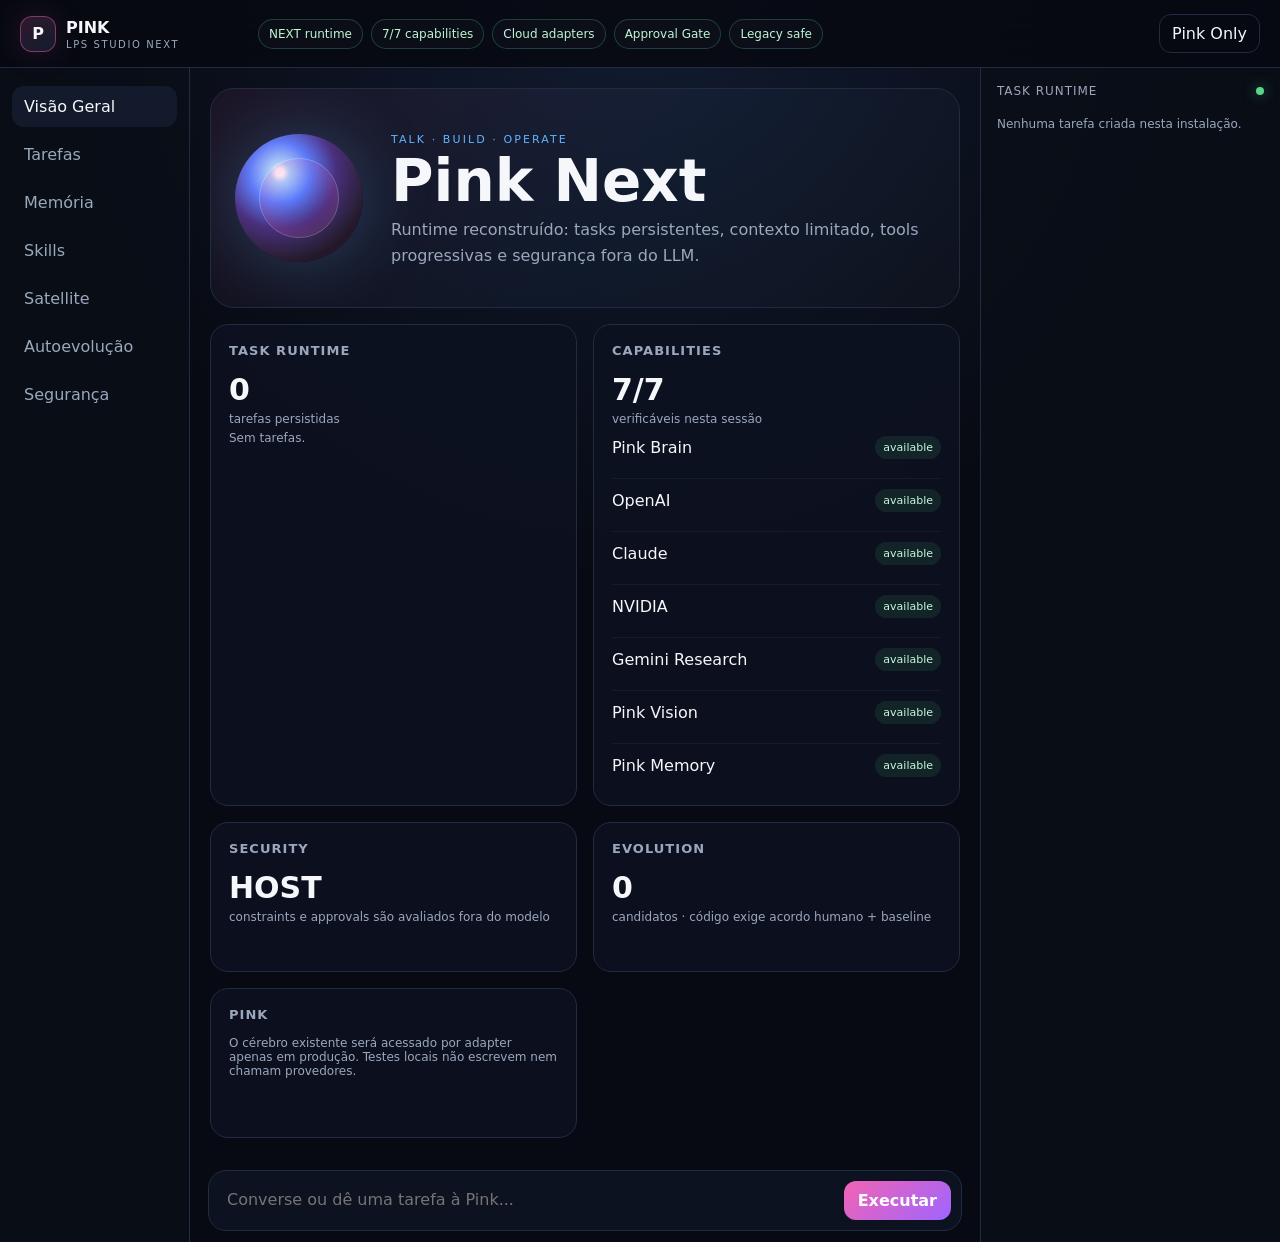
==== apps/next/index.html @ 36dc14ff "feat(next): add Satellite navigation" ====
<!doctype html>
<html lang="pt-BR">
<head>
  <meta charset="utf-8">
  <meta name="viewport" content="width=device-width,initial-scale=1,viewport-fit=cover">
  <meta name="theme-color" content="#070a12">
  <title>Pink LPS Studio Next</title>
  <link rel="stylesheet" href="./styles.css">
  <script src="../../pink-public-config.js"></script>
</head>
<body>
  <div class="app-shell" data-mode="command-center">
    <header class="topbar">
      <div class="brand"><span class="brand-mark">P</span><div><strong>PINK</strong><small>LPS STUDIO NEXT</small></div></div>
      <div class="health" id="health-strip" aria-live="polite"></div>
      <button class="ghost" id="mode-toggle" type="button">Pink Only</button>
    </header>

    <aside class="nav" aria-label="Navegação">
      <button class="nav-item active" data-view="home">Visão Geral</button>
      <button class="nav-item" data-view="tasks">Tarefas</button>
      <button class="nav-item" data-view="memory">Memória</button>
      <button class="nav-item" data-view="skills">Skills</button>
      <button class="nav-item" data-view="satellite">Satellite</button>
      <button class="nav-item" data-view="evolution">Autoevolução</button>
      <button class="nav-item" data-view="security">Segurança</button>
    </aside>

    <main class="workspace">
      <section class="hero-card" id="pink-stage">
        <div class="orb" aria-hidden="true"><div class="orb-core"></div></div>
        <div class="hero-copy">
          <span class="eyebrow">TALK · BUILD · OPERATE</span>
          <h1>Pink Next</h1>
          <p>Runtime reconstruído: tasks persistentes, contexto limitado, tools progressivas e segurança fora do LLM.</p>
        </div>
      </section>

      <section class="panel-grid" id="dashboard"></section>
    </main>

    <aside class="inspector">
      <div class="inspector-head"><span>Task Runtime</span><span class="status-dot"></span></div>
      <div id="task-list" class="task-list"></div>
    </aside>

    <footer class="composer">
      <label class="composer-box">
        <span class="sr-only">Comando para a Pink</span>
        <textarea id="prompt" rows="1" placeholder="Converse ou dê uma tarefa à Pink..."></textarea>
        <button id="send" type="button">Executar</button>
      </label>
    </footer>
  </div>
  <script type="module" src="./main.mjs"></script>
</body>
</html>
---- apps/next/styles.css ----
:root{--bg:#070a12;--surface:#0d1220;--surface2:#131a2b;--line:#212b42;--text:#f5f7fb;--muted:#9aa7bd;--accent:#f363b4;--accent2:#61b4ff;--ok:#55d68b;--warn:#f2c15f;--danger:#ff6b7a;--r:18px;--gap:16px;--top:68px;--nav:190px;--side:300px;--composer:84px;font-family:Inter,ui-sans-serif,system-ui,-apple-system,BlinkMacSystemFont,"Segoe UI",sans-serif;color-scheme:dark}*{box-sizing:border-box}html,body{margin:0;min-height:100%;background:radial-gradient(circle at 50% 0,#121b30 0,var(--bg) 42%);color:var(--text)}button,textarea{font:inherit}.app-shell{min-height:100vh;display:grid;grid-template-columns:var(--nav) minmax(0,1fr) var(--side);grid-template-rows:var(--top) minmax(0,1fr) var(--composer);grid-template-areas:"top top top" "nav main inspector" "nav composer inspector"}.topbar{grid-area:top;display:flex;align-items:center;gap:18px;padding:0 20px;border-bottom:1px solid var(--line);background:rgba(7,10,18,.88);backdrop-filter:blur(18px);position:sticky;top:0;z-index:20}.brand{display:flex;align-items:center;gap:10px;min-width:220px}.brand-mark{width:36px;height:36px;display:grid;place-items:center;border:1px solid rgba(243,99,180,.45);border-radius:12px;background:linear-gradient(145deg,rgba(243,99,180,.18),rgba(97,180,255,.12));box-shadow:0 0 32px rgba(243,99,180,.15);font-weight:800}.brand strong,.brand small{display:block}.brand small{font-size:10px;letter-spacing:.16em;color:var(--muted);margin-top:2px}.health{display:flex;gap:8px;align-items:center;flex:1;overflow:auto}.chip{white-space:nowrap;border:1px solid var(--line);border-radius:999px;padding:7px 10px;font-size:12px;color:var(--muted);background:rgba(255,255,255,.02)}.chip.ok{color:#bdf6d3;border-color:rgba(85,214,139,.25)}.ghost{border:1px solid var(--line);background:transparent;color:var(--text);border-radius:12px;padding:9px 12px;cursor:pointer}.nav{grid-area:nav;border-right:1px solid var(--line);padding:18px 12px;display:flex;flex-direction:column;gap:7px;background:rgba(10,14,24,.72)}.nav-item{border:0;background:transparent;color:var(--muted);text-align:left;padding:11px 12px;border-radius:12px;cursor:pointer}.nav-item:hover,.nav-item.active{background:var(--surface2);color:var(--text)}.workspace{grid-area:main;min-width:0;padding:20px;overflow:auto}.hero-card{min-height:220px;border:1px solid var(--line);border-radius:24px;padding:24px;display:flex;align-items:center;gap:28px;background:linear-gradient(135deg,rgba(243,99,180,.08),rgba(97,180,255,.04) 55%,rgba(255,255,255,.015));overflow:hidden;position:relative}.orb{width:128px;height:128px;border-radius:50%;display:grid;place-items:center;background:radial-gradient(circle at 35% 30%,#fff 0 3%,#a8d6ff 8%,#4f7dff 25%,#382b79 46%,#14192c 68%,#0a0e18 75%);box-shadow:0 0 70px rgba(97,180,255,.28),0 0 90px rgba(243,99,180,.18) inset;flex:0 0 auto}.orb-core{width:62%;height:62%;border-radius:50%;border:1px solid rgba(255,255,255,.26);box-shadow:0 0 35px rgba(243,99,180,.28) inset}.eyebrow{font-size:11px;letter-spacing:.19em;color:var(--accent2)}.hero-copy h1{margin:.35rem 0 .45rem;font-size:clamp(34px,5vw,58px);line-height:1}.hero-copy p{max-width:680px;color:var(--muted);margin:0;line-height:1.6}.panel-grid{display:grid;grid-template-columns:repeat(2,minmax(0,1fr));gap:var(--gap);margin-top:var(--gap)}.panel{background:rgba(13,18,32,.88);border:1px solid var(--line);border-radius:var(--r);padding:18px;min-height:150px}.panel h2{font-size:13px;letter-spacing:.08em;text-transform:uppercase;color:var(--muted);margin:0 0 14px}.metric{font-size:30px;font-weight:760}.metric-sub{font-size:12px;color:var(--muted);margin-top:5px}.list{display:grid;gap:9px}.row{display:flex;align-items:center;justify-content:space-between;gap:12px;padding:10px 0;border-top:1px solid rgba(255,255,255,.05)}.row:first-child{border-top:0}.badge{font-size:11px;padding:5px 8px;border-radius:999px;background:rgba(255,255,255,.05);color:var(--muted)}.badge.ok{color:#c5f8d9;background:rgba(85,214,139,.1)}.badge.warn{color:#ffe6a4;background:rgba(242,193,95,.1)}.inspector{grid-area:inspector;border-left:1px solid var(--line);background:rgba(10,14,24,.74);padding:16px;overflow:auto}.inspector-head{display:flex;align-items:center;justify-content:space-between;color:var(--muted);font-size:12px;text-transform:uppercase;letter-spacing:.08em;margin-bottom:14px}.status-dot{width:8px;height:8px;border-radius:50%;background:var(--ok);box-shadow:0 0 14px rgba(85,214,139,.5)}.task-list{display:grid;gap:10px}.task-card{border:1px solid var(--line);border-radius:14px;padding:12px;background:var(--surface)}.task-card strong{display:block;font-size:13px}.task-card small{display:block;color:var(--muted);margin-top:6px}.composer{grid-area:composer;padding:12px 18px 18px;background:linear-gradient(180deg,transparent,rgba(7,10,18,.92) 34%)}.composer-box{display:flex;gap:10px;align-items:flex-end;background:var(--surface);border:1px solid var(--line);border-radius:18px;padding:10px}.composer textarea{flex:1;resize:none;max-height:130px;min-height:38px;background:transparent;border:0;color:var(--text);outline:0;padding:8px}.composer button{border:0;border-radius:12px;background:linear-gradient(135deg,var(--accent),#9e65ff);color:white;padding:10px 14px;cursor:pointer;font-weight:700}.sr-only{position:absolute;width:1px;height:1px;overflow:hidden;clip:rect(0,0,0,0)}.app-shell[data-mode="pink-only"]{grid-template-columns:1fr;grid-template-rows:var(--top) 1fr var(--composer);grid-template-areas:"top" "main" "composer"}.app-shell[data-mode="pink-only"] .nav,.app-shell[data-mode="pink-only"] .inspector,.app-shell[data-mode="pink-only"] .panel-grid{display:none}.app-shell[data-mode="pink-only"] .workspace{display:grid;place-items:center}.app-shell[data-mode="pink-only"] .hero-card{width:min(880px,100%);min-height:65vh;justify-content:center;text-align:center;flex-direction:column}.app-shell[data-mode="pink-only"] .orb{width:220px;height:220px}.app-shell[data-mode="pink-only"] .brand{min-width:auto}.app-shell[data-mode="pink-only"] .health{justify-content:center}@media(max-width:1050px){:root{--nav:72px;--side:250px}.nav-item{font-size:0}.nav-item::first-letter{font-size:14px}.panel-grid{grid-template-columns:1fr}}@media(max-width:760px){.app-shell{grid-template-columns:1fr;grid-template-rows:var(--top) auto 1fr var(--composer);grid-template-areas:"top" "nav" "main" "composer"}.topbar{padding:0 12px}.brand{min-width:auto}.brand small{display:none}.health{display:none}.nav{position:sticky;top:var(--top);z-index:15;flex-direction:row;overflow:auto;border-right:0;border-bottom:1px solid var(--line);padding:8px}.nav-item{font-size:12px;white-space:nowrap}.inspector{display:none}.workspace{padding:12px}.hero-card{min-height:190px;padding:18px;gap:16px}.orb{width:88px;height:88px}.composer{padding:8px 10px 12px}.panel-grid{grid-template-columns:1fr}.app-shell[data-mode="pink-only"]{grid-template-columns:1fr;grid-template-rows:var(--top) 1fr var(--composer);grid-template-areas:"top" "main" "composer"}.app-shell[data-mode="pink-only"] .nav{display:none}}
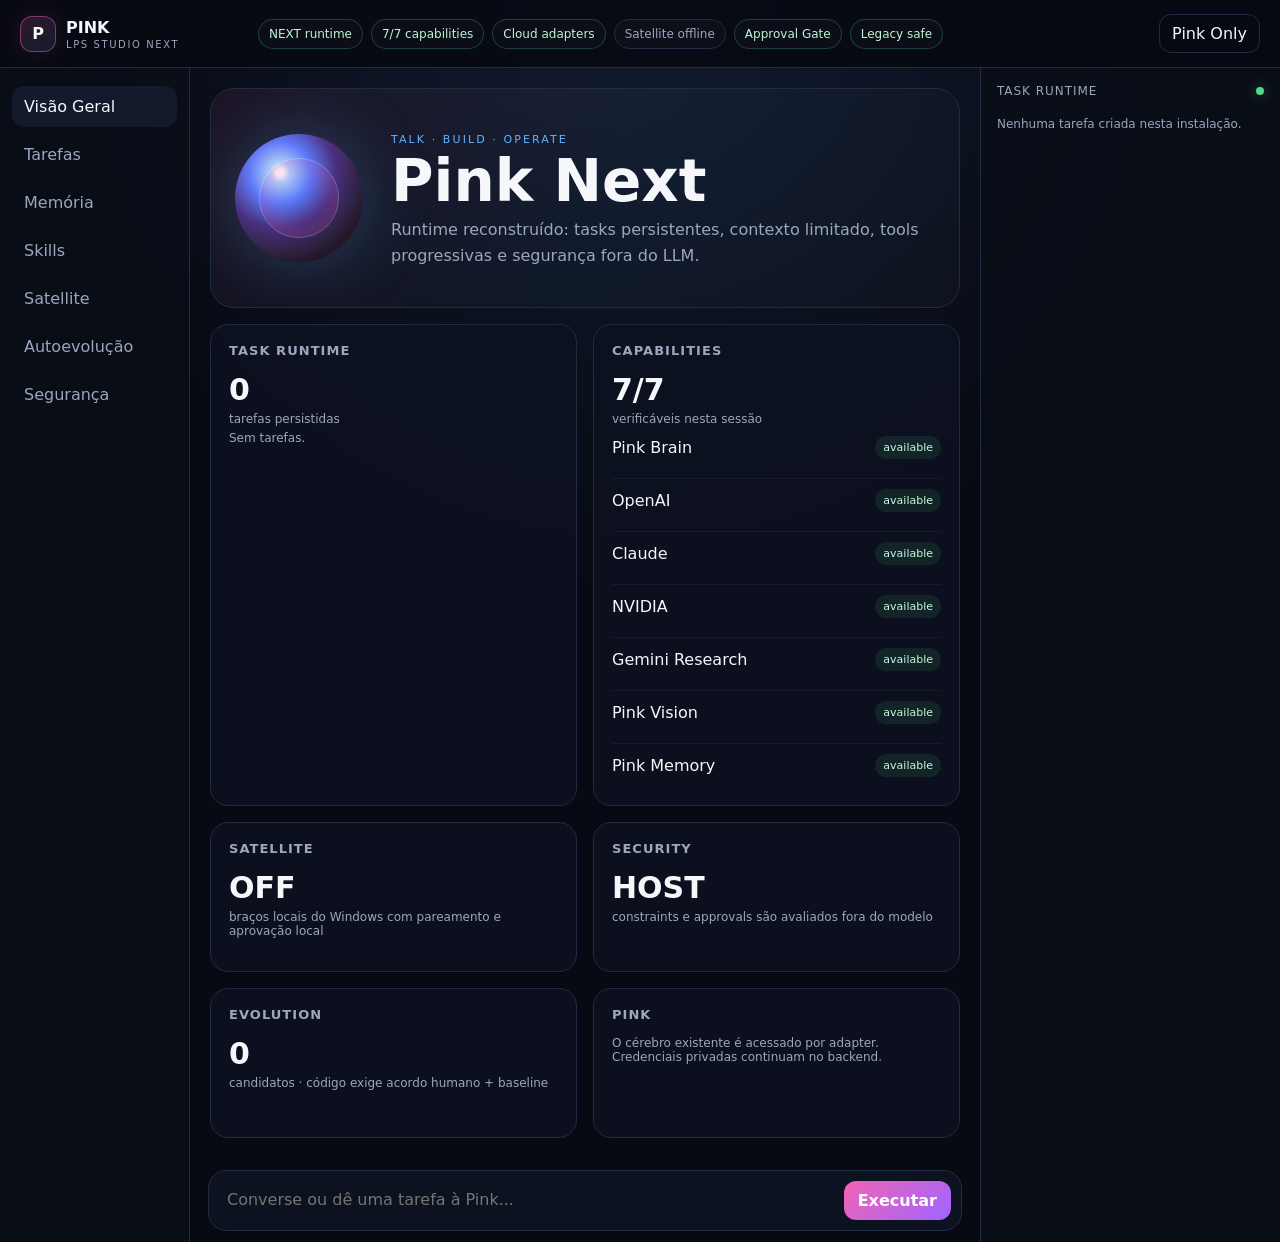
==== commit 1c19bb8b: "style(next): load isolated Satellite styles" ====
--- a/apps/next/index.html
+++ b/apps/next/index.html
@@ -6,6 +6,7 @@
   <meta name="theme-color" content="#070a12">
   <title>Pink LPS Studio Next</title>
   <link rel="stylesheet" href="./styles.css">
+  <link rel="stylesheet" href="./satellite.css">
   <script src="../../pink-public-config.js"></script>
 </head>
 <body>
--- a/apps/next/satellite.css
+++ b/apps/next/satellite.css
@@ -0,0 +1 @@
+.satellite-card{min-height:190px}.sat-form{display:flex;gap:10px;align-items:center;flex-wrap:wrap;margin-top:16px}.sat-form input{min-width:180px;flex:1;border:1px solid var(--line);background:var(--surface2);color:var(--text);border-radius:12px;padding:10px 12px;outline:none}.sat-form input:focus{border-color:rgba(97,180,255,.55);box-shadow:0 0 0 3px rgba(97,180,255,.08)}.sat-form button,.sat-actions button{border:0;border-radius:12px;background:linear-gradient(135deg,var(--accent),#9e65ff);color:#fff;padding:10px 14px;cursor:pointer;font-weight:700}.sat-form button.ghost{border:1px solid var(--line);background:transparent}.sat-form button:disabled,.sat-actions button:disabled{opacity:.45;cursor:not-allowed}.sat-actions{display:flex;gap:10px;flex-wrap:wrap}.sat-message{font-size:12px;color:var(--muted);line-height:1.55;margin:14px 0 0}.sat-output{white-space:pre-wrap;word-break:break-word;max-height:320px;overflow:auto;border:1px solid var(--line);background:#080b13;border-radius:12px;padding:12px;font-size:11px;line-height:1.55;color:#cbd5e5;margin:14px 0 0}.sat-image{display:block;width:100%;height:auto;max-height:480px;object-fit:contain;border:1px solid var(--line);border-radius:14px;margin-top:14px;background:#05070c}.sat-approval{margin-top:14px;padding:14px;border:1px solid rgba(242,193,95,.28);border-radius:14px;background:rgba(242,193,95,.06)}.sat-approval strong{font-size:13px;color:#ffe6a4}.sat-approval p{font-size:12px;color:var(--muted);line-height:1.55;margin:.45rem 0 0}@media(max-width:760px){.sat-form>*{width:100%}.sat-actions{display:grid;grid-template-columns:1fr}.sat-actions button{width:100%}}
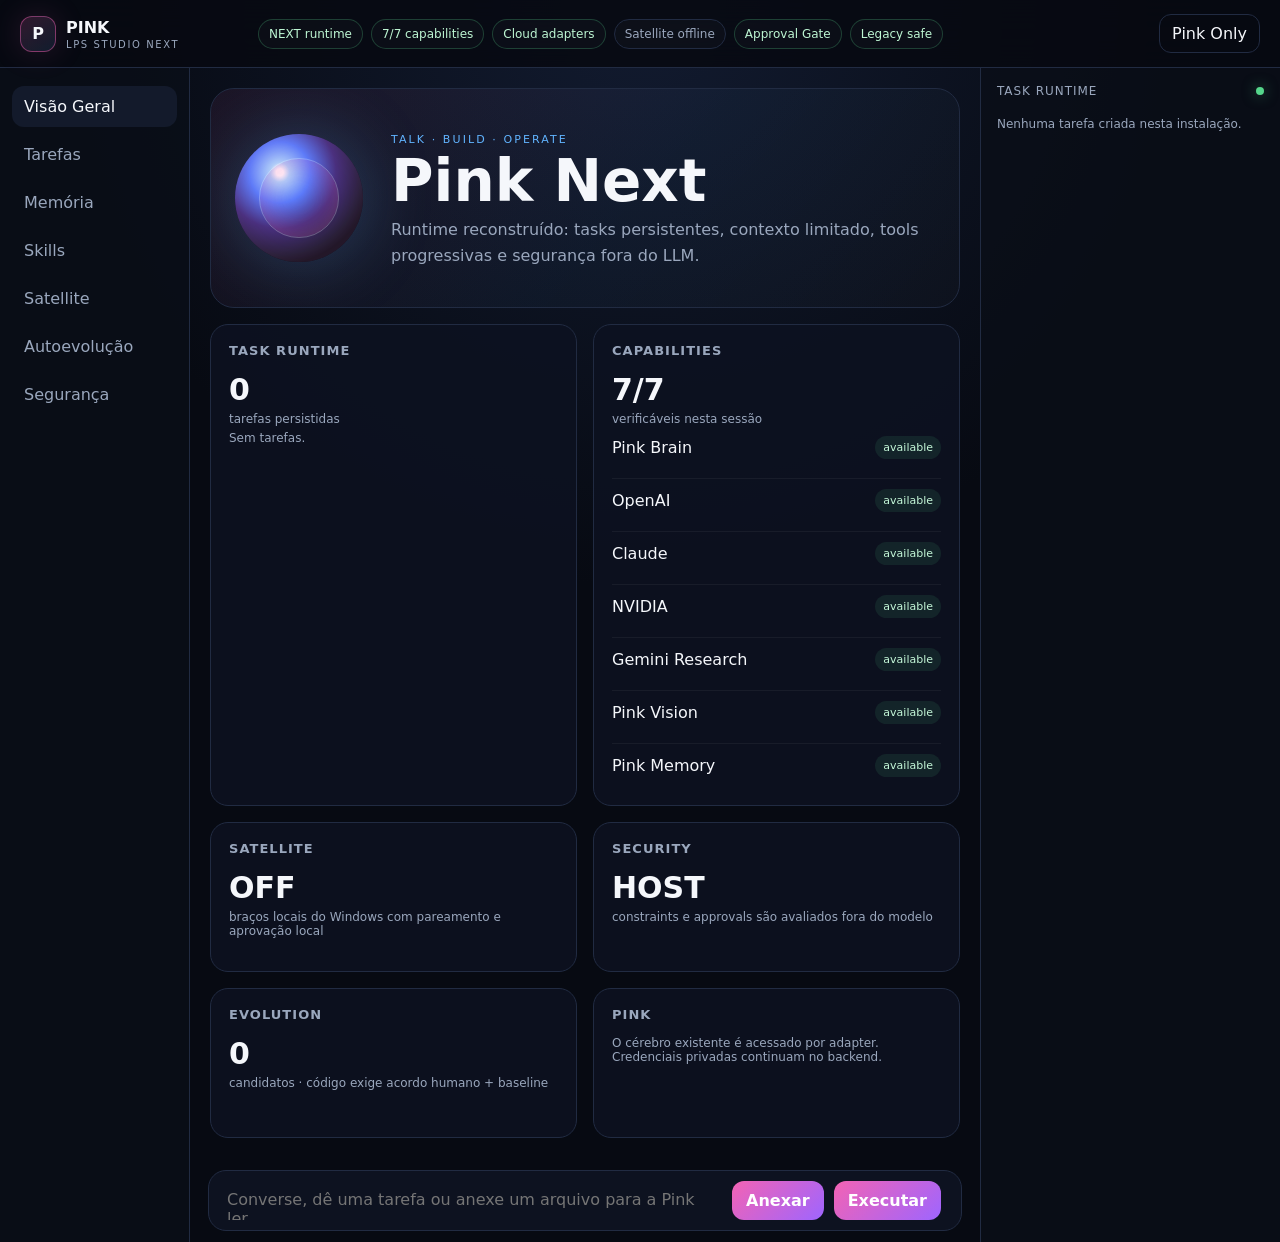
==== commit 465b38f9: "feat(next): load attachment UI" ====
--- a/apps/next/index.html
+++ b/apps/next/index.html
@@ -16,43 +16,17 @@
       <div class="health" id="health-strip" aria-live="polite"></div>
       <button class="ghost" id="mode-toggle" type="button">Pink Only</button>
     </header>
-
     <aside class="nav" aria-label="Navegação">
-      <button class="nav-item active" data-view="home">Visão Geral</button>
-      <button class="nav-item" data-view="tasks">Tarefas</button>
-      <button class="nav-item" data-view="memory">Memória</button>
-      <button class="nav-item" data-view="skills">Skills</button>
-      <button class="nav-item" data-view="satellite">Satellite</button>
-      <button class="nav-item" data-view="evolution">Autoevolução</button>
-      <button class="nav-item" data-view="security">Segurança</button>
+      <button class="nav-item active" data-view="home">Visão Geral</button><button class="nav-item" data-view="tasks">Tarefas</button><button class="nav-item" data-view="memory">Memória</button><button class="nav-item" data-view="skills">Skills</button><button class="nav-item" data-view="satellite">Satellite</button><button class="nav-item" data-view="evolution">Autoevolução</button><button class="nav-item" data-view="security">Segurança</button>
     </aside>
-
     <main class="workspace">
-      <section class="hero-card" id="pink-stage">
-        <div class="orb" aria-hidden="true"><div class="orb-core"></div></div>
-        <div class="hero-copy">
-          <span class="eyebrow">TALK · BUILD · OPERATE</span>
-          <h1>Pink Next</h1>
-          <p>Runtime reconstruído: tasks persistentes, contexto limitado, tools progressivas e segurança fora do LLM.</p>
-        </div>
-      </section>
-
+      <section class="hero-card" id="pink-stage"><div class="orb" aria-hidden="true"><div class="orb-core"></div></div><div class="hero-copy"><span class="eyebrow">TALK · BUILD · OPERATE</span><h1>Pink Next</h1><p>Runtime reconstruído: tasks persistentes, contexto limitado, tools progressivas e segurança fora do LLM.</p></div></section>
       <section class="panel-grid" id="dashboard"></section>
     </main>
-
-    <aside class="inspector">
-      <div class="inspector-head"><span>Task Runtime</span><span class="status-dot"></span></div>
-      <div id="task-list" class="task-list"></div>
-    </aside>
-
-    <footer class="composer">
-      <label class="composer-box">
-        <span class="sr-only">Comando para a Pink</span>
-        <textarea id="prompt" rows="1" placeholder="Converse ou dê uma tarefa à Pink..."></textarea>
-        <button id="send" type="button">Executar</button>
-      </label>
-    </footer>
+    <aside class="inspector"><div class="inspector-head"><span>Task Runtime</span><span class="status-dot"></span></div><div id="task-list" class="task-list"></div></aside>
+    <footer class="composer"><label class="composer-box"><span class="sr-only">Comando para a Pink</span><textarea id="prompt" rows="1" placeholder="Converse, dê uma tarefa ou anexe um arquivo para a Pink ler..."></textarea><button id="send" type="button">Executar</button></label></footer>
   </div>
   <script type="module" src="./main.mjs"></script>
+  <script type="module" src="./attachments.mjs"></script>
 </body>
 </html>
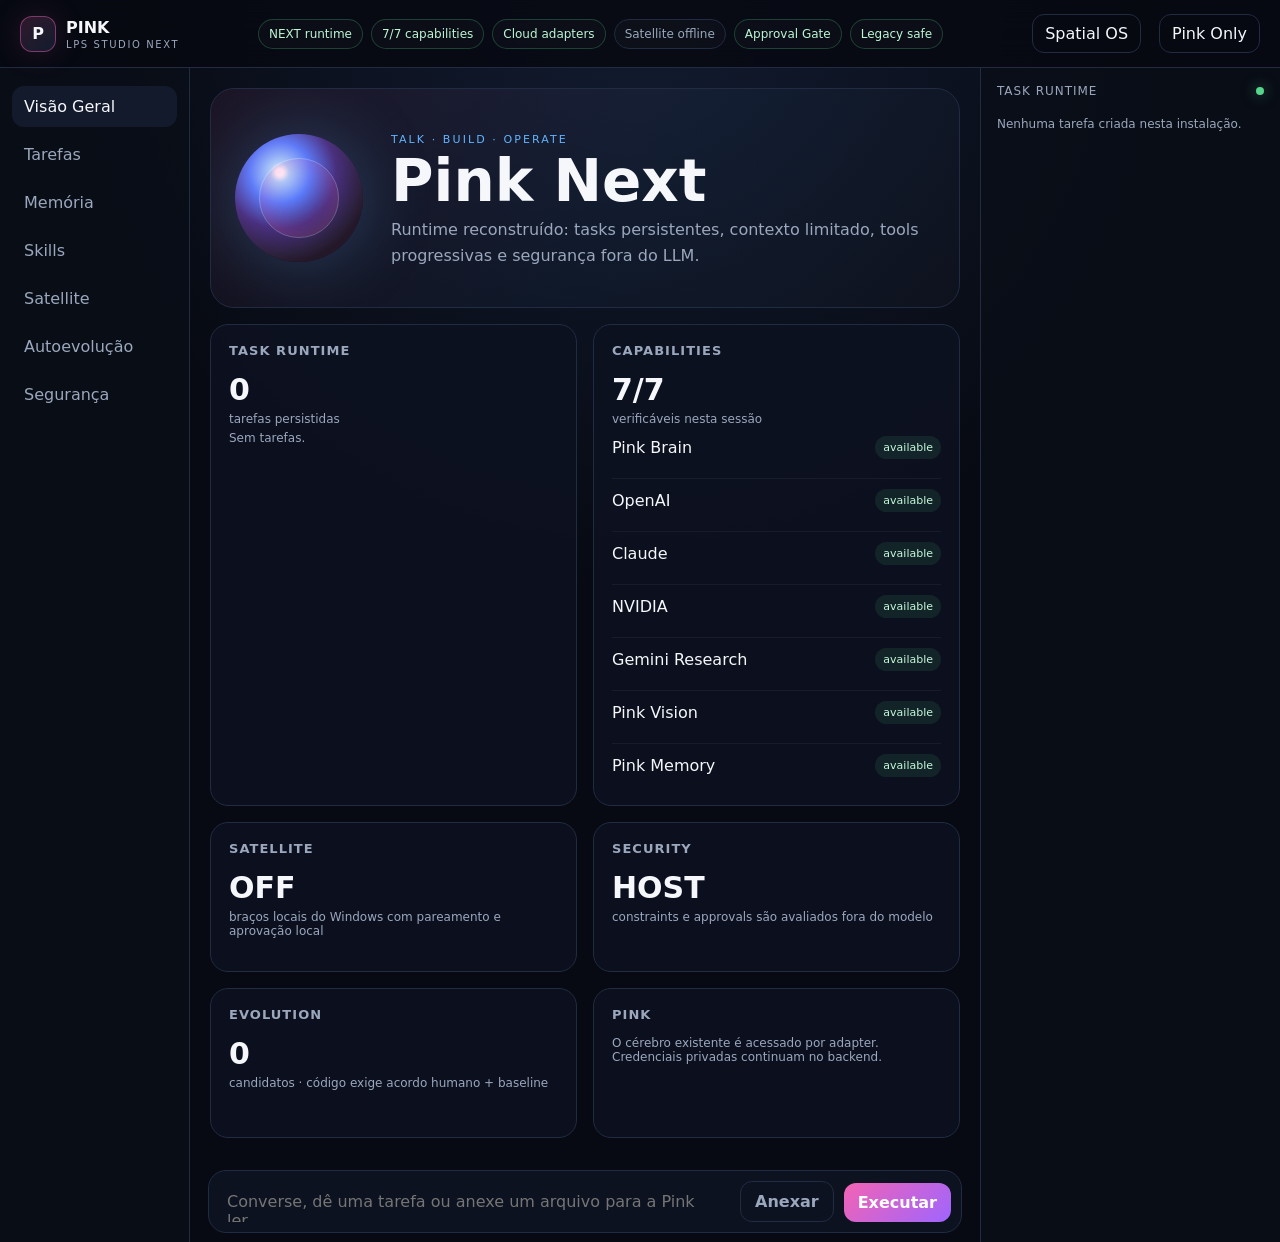
==== commit 3064632a: "feat(v22): add Spatial Mission Control shell" ====
--- a/apps/next/index.html
+++ b/apps/next/index.html
@@ -7,6 +7,7 @@
   <title>Pink LPS Studio Next</title>
   <link rel="stylesheet" href="./styles.css">
   <link rel="stylesheet" href="./satellite.css">
+  <link rel="stylesheet" href="./spatial.css">
   <script src="../../pink-public-config.js"></script>
 </head>
 <body>
@@ -14,13 +15,13 @@
     <header class="topbar">
       <div class="brand"><span class="brand-mark">P</span><div><strong>PINK</strong><small>LPS STUDIO NEXT</small></div></div>
       <div class="health" id="health-strip" aria-live="polite"></div>
-      <button class="ghost" id="mode-toggle" type="button">Pink Only</button>
+      <button class="ghost" id="spatial-toggle" type="button" aria-pressed="false">Spatial OS</button><button class="ghost" id="mode-toggle" type="button">Pink Only</button>
     </header>
     <aside class="nav" aria-label="Navegação">
       <button class="nav-item active" data-view="home">Visão Geral</button><button class="nav-item" data-view="tasks">Tarefas</button><button class="nav-item" data-view="memory">Memória</button><button class="nav-item" data-view="skills">Skills</button><button class="nav-item" data-view="satellite">Satellite</button><button class="nav-item" data-view="evolution">Autoevolução</button><button class="nav-item" data-view="security">Segurança</button>
     </aside>
     <main class="workspace">
-      <section class="hero-card" id="pink-stage"><div class="orb" aria-hidden="true"><div class="orb-core"></div></div><div class="hero-copy"><span class="eyebrow">TALK · BUILD · OPERATE</span><h1>Pink Next</h1><p>Runtime reconstruído: tasks persistentes, contexto limitado, tools progressivas e segurança fora do LLM.</p></div></section>
+      <section class="hero-card" id="pink-stage"><div class="spatial-stage" id="spatial-stage" hidden><div class="spatial-grid" aria-hidden="true"></div><div class="spatial-orbit" id="spatial-orbit"></div><div class="spatial-core"><span>PINK</span><small>MISSION CONTROL</small></div><div class="spatial-status" id="spatial-status">POINTER · BALANCED</div></div><div class="orb" aria-hidden="true"><div class="orb-core"></div></div><div class="hero-copy"><span class="eyebrow">TALK · BUILD · OPERATE</span><h1>Pink Next</h1><p>Runtime reconstruído: tasks persistentes, contexto limitado, tools progressivas e segurança fora do LLM.</p></div></section>
       <section class="panel-grid" id="dashboard"></section>
     </main>
     <aside class="inspector"><div class="inspector-head"><span>Task Runtime</span><span class="status-dot"></span></div><div id="task-list" class="task-list"></div></aside>
--- a/apps/next/styles.css
+++ b/apps/next/styles.css
@@ -1 +1,3 @@
-:root{--bg:#070a12;--surface:#0d1220;--surface2:#131a2b;--line:#212b42;--text:#f5f7fb;--muted:#9aa7bd;--accent:#f363b4;--accent2:#61b4ff;--ok:#55d68b;--warn:#f2c15f;--danger:#ff6b7a;--r:18px;--gap:16px;--top:68px;--nav:190px;--side:300px;--composer:84px;font-family:Inter,ui-sans-serif,system-ui,-apple-system,BlinkMacSystemFont,"Segoe UI",sans-serif;color-scheme:dark}*{box-sizing:border-box}html,body{margin:0;min-height:100%;background:radial-gradient(circle at 50% 0,#121b30 0,var(--bg) 42%);color:var(--text)}button,textarea{font:inherit}.app-shell{min-height:100vh;display:grid;grid-template-columns:var(--nav) minmax(0,1fr) var(--side);grid-template-rows:var(--top) minmax(0,1fr) var(--composer);grid-template-areas:"top top top" "nav main inspector" "nav composer inspector"}.topbar{grid-area:top;display:flex;align-items:center;gap:18px;padding:0 20px;border-bottom:1px solid var(--line);background:rgba(7,10,18,.88);backdrop-filter:blur(18px);position:sticky;top:0;z-index:20}.brand{display:flex;align-items:center;gap:10px;min-width:220px}.brand-mark{width:36px;height:36px;display:grid;place-items:center;border:1px solid rgba(243,99,180,.45);border-radius:12px;background:linear-gradient(145deg,rgba(243,99,180,.18),rgba(97,180,255,.12));box-shadow:0 0 32px rgba(243,99,180,.15);font-weight:800}.brand strong,.brand small{display:block}.brand small{font-size:10px;letter-spacing:.16em;color:var(--muted);margin-top:2px}.health{display:flex;gap:8px;align-items:center;flex:1;overflow:auto}.chip{white-space:nowrap;border:1px solid var(--line);border-radius:999px;padding:7px 10px;font-size:12px;color:var(--muted);background:rgba(255,255,255,.02)}.chip.ok{color:#bdf6d3;border-color:rgba(85,214,139,.25)}.ghost{border:1px solid var(--line);background:transparent;color:var(--text);border-radius:12px;padding:9px 12px;cursor:pointer}.nav{grid-area:nav;border-right:1px solid var(--line);padding:18px 12px;display:flex;flex-direction:column;gap:7px;background:rgba(10,14,24,.72)}.nav-item{border:0;background:transparent;color:var(--muted);text-align:left;padding:11px 12px;border-radius:12px;cursor:pointer}.nav-item:hover,.nav-item.active{background:var(--surface2);color:var(--text)}.workspace{grid-area:main;min-width:0;padding:20px;overflow:auto}.hero-card{min-height:220px;border:1px solid var(--line);border-radius:24px;padding:24px;display:flex;align-items:center;gap:28px;background:linear-gradient(135deg,rgba(243,99,180,.08),rgba(97,180,255,.04) 55%,rgba(255,255,255,.015));overflow:hidden;position:relative}.orb{width:128px;height:128px;border-radius:50%;display:grid;place-items:center;background:radial-gradient(circle at 35% 30%,#fff 0 3%,#a8d6ff 8%,#4f7dff 25%,#382b79 46%,#14192c 68%,#0a0e18 75%);box-shadow:0 0 70px rgba(97,180,255,.28),0 0 90px rgba(243,99,180,.18) inset;flex:0 0 auto}.orb-core{width:62%;height:62%;border-radius:50%;border:1px solid rgba(255,255,255,.26);box-shadow:0 0 35px rgba(243,99,180,.28) inset}.eyebrow{font-size:11px;letter-spacing:.19em;color:var(--accent2)}.hero-copy h1{margin:.35rem 0 .45rem;font-size:clamp(34px,5vw,58px);line-height:1}.hero-copy p{max-width:680px;color:var(--muted);margin:0;line-height:1.6}.panel-grid{display:grid;grid-template-columns:repeat(2,minmax(0,1fr));gap:var(--gap);margin-top:var(--gap)}.panel{background:rgba(13,18,32,.88);border:1px solid var(--line);border-radius:var(--r);padding:18px;min-height:150px}.panel h2{font-size:13px;letter-spacing:.08em;text-transform:uppercase;color:var(--muted);margin:0 0 14px}.metric{font-size:30px;font-weight:760}.metric-sub{font-size:12px;color:var(--muted);margin-top:5px}.list{display:grid;gap:9px}.row{display:flex;align-items:center;justify-content:space-between;gap:12px;padding:10px 0;border-top:1px solid rgba(255,255,255,.05)}.row:first-child{border-top:0}.badge{font-size:11px;padding:5px 8px;border-radius:999px;background:rgba(255,255,255,.05);color:var(--muted)}.badge.ok{color:#c5f8d9;background:rgba(85,214,139,.1)}.badge.warn{color:#ffe6a4;background:rgba(242,193,95,.1)}.inspector{grid-area:inspector;border-left:1px solid var(--line);background:rgba(10,14,24,.74);padding:16px;overflow:auto}.inspector-head{display:flex;align-items:center;justify-content:space-between;color:var(--muted);font-size:12px;text-transform:uppercase;letter-spacing:.08em;margin-bottom:14px}.status-dot{width:8px;height:8px;border-radius:50%;background:var(--ok);box-shadow:0 0 14px rgba(85,214,139,.5)}.task-list{display:grid;gap:10px}.task-card{border:1px solid var(--line);border-radius:14px;padding:12px;background:var(--surface)}.task-card strong{display:block;font-size:13px}.task-card small{display:block;color:var(--muted);margin-top:6px}.composer{grid-area:composer;padding:12px 18px 18px;background:linear-gradient(180deg,transparent,rgba(7,10,18,.92) 34%)}.composer-box{display:flex;gap:10px;align-items:flex-end;background:var(--surface);border:1px solid var(--line);border-radius:18px;padding:10px}.composer textarea{flex:1;resize:none;max-height:130px;min-height:38px;background:transparent;border:0;color:var(--text);outline:0;padding:8px}.composer button{border:0;border-radius:12px;background:linear-gradient(135deg,var(--accent),#9e65ff);color:white;padding:10px 14px;cursor:pointer;font-weight:700}.sr-only{position:absolute;width:1px;height:1px;overflow:hidden;clip:rect(0,0,0,0)}.app-shell[data-mode="pink-only"]{grid-template-columns:1fr;grid-template-rows:var(--top) 1fr var(--composer);grid-template-areas:"top" "main" "composer"}.app-shell[data-mode="pink-only"] .nav,.app-shell[data-mode="pink-only"] .inspector,.app-shell[data-mode="pink-only"] .panel-grid{display:none}.app-shell[data-mode="pink-only"] .workspace{display:grid;place-items:center}.app-shell[data-mode="pink-only"] .hero-card{width:min(880px,100%);min-height:65vh;justify-content:center;text-align:center;flex-direction:column}.app-shell[data-mode="pink-only"] .orb{width:220px;height:220px}.app-shell[data-mode="pink-only"] .brand{min-width:auto}.app-shell[data-mode="pink-only"] .health{justify-content:center}@media(max-width:1050px){:root{--nav:72px;--side:250px}.nav-item{font-size:0}.nav-item::first-letter{font-size:14px}.panel-grid{grid-template-columns:1fr}}@media(max-width:760px){.app-shell{grid-template-columns:1fr;grid-template-rows:var(--top) auto 1fr var(--composer);grid-template-areas:"top" "nav" "main" "composer"}.topbar{padding:0 12px}.brand{min-width:auto}.brand small{display:none}.health{display:none}.nav{position:sticky;top:var(--top);z-index:15;flex-direction:row;overflow:auto;border-right:0;border-bottom:1px solid var(--line);padding:8px}.nav-item{font-size:12px;white-space:nowrap}.inspector{display:none}.workspace{padding:12px}.hero-card{min-height:190px;padding:18px;gap:16px}.orb{width:88px;height:88px}.composer{padding:8px 10px 12px}.panel-grid{grid-template-columns:1fr}.app-shell[data-mode="pink-only"]{grid-template-columns:1fr;grid-template-rows:var(--top) 1fr var(--composer);grid-template-areas:"top" "main" "composer"}.app-shell[data-mode="pink-only"] .nav{display:none}}
+:root{--bg:#070a12;--surface:#0d1220;--surface2:#131a2b;--line:#212b42;--text:#f5f7fb;--muted:#9aa7bd;--accent:#f363b4;--accent2:#61b4ff;--ok:#55d68b;--warn:#f2c15f;--danger:#ff6b7a;--r:18px;--gap:16px;--top:68px;--nav:190px;--side:300px;--composer:84px;font-family:Inter,ui-sans-serif,system-ui,-apple-system,BlinkMacSystemFont,"Segoe UI",sans-serif;color-scheme:dark}*{box-sizing:border-box}html,body{margin:0;min-height:100%;background:radial-gradient(circle at 50% 0,#121b30 0,var(--bg) 42%);color:var(--text)}button,textarea{font:inherit}.app-shell{min-height:100vh;display:grid;grid-template-columns:var(--nav) minmax(0,1fr) var(--side);grid-template-rows:var(--top) minmax(0,1fr) var(--composer);grid-template-areas:"top top top" "nav main inspector" "nav composer inspector"}.topbar{grid-area:top;display:flex;align-items:center;gap:18px;padding:0 20px;border-bottom:1px solid var(--line);background:rgba(7,10,18,.88);backdrop-filter:blur(18px);position:sticky;top:0;z-index:20}.brand{display:flex;align-items:center;gap:10px;min-width:220px}.brand-mark{width:36px;height:36px;display:grid;place-items:center;border:1px solid rgba(243,99,180,.45);border-radius:12px;background:linear-gradient(145deg,rgba(243,99,180,.18),rgba(97,180,255,.12));box-shadow:0 0 32px rgba(243,99,180,.15);font-weight:800}.brand strong,.brand small{display:block}.brand small{font-size:10px;letter-spacing:.16em;color:var(--muted);margin-top:2px}.health{display:flex;gap:8px;align-items:center;flex:1;overflow:auto}.chip{white-space:nowrap;border:1px solid var(--line);border-radius:999px;padding:7px 10px;font-size:12px;color:var(--muted);background:rgba(255,255,255,.02)}.chip.ok{color:#bdf6d3;border-color:rgba(85,214,139,.25)}.ghost{border:1px solid var(--line);background:transparent;color:var(--text);border-radius:12px;padding:9px 12px;cursor:pointer}.nav{grid-area:nav;border-right:1px solid var(--line);padding:18px 12px;display:flex;flex-direction:column;gap:7px;background:rgba(10,14,24,.72)}.nav-item{border:0;background:transparent;color:var(--muted);text-align:left;padding:11px 12px;border-radius:12px;cursor:pointer}.nav-item:hover,.nav-item.active{background:var(--surface2);color:var(--text)}.workspace{grid-area:main;min-width:0;padding:20px;overflow:auto}.hero-card{min-height:220px;border:1px solid var(--line);border-radius:24px;padding:24px;display:flex;align-items:center;gap:28px;background:linear-gradient(135deg,rgba(243,99,180,.08),rgba(97,180,255,.04) 55%,rgba(255,255,255,.015));overflow:hidden;position:relative}.orb{width:128px;height:128px;border-radius:50%;display:grid;place-items:center;background:radial-gradient(circle at 35% 30%,#fff 0 3%,#a8d6ff 8%,#4f7dff 25%,#382b79 46%,#14192c 68%,#0a0e18 75%);box-shadow:0 0 70px rgba(97,180,255,.28),0 0 90px rgba(243,99,180,.18) inset;flex:0 0 auto}.orb-core{width:62%;height:62%;border-radius:50%;border:1px solid rgba(255,255,255,.26);box-shadow:0 0 35px rgba(243,99,180,.28) inset}.eyebrow{font-size:11px;letter-spacing:.19em;color:var(--accent2)}.hero-copy h1{margin:.35rem 0 .45rem;font-size:clamp(34px,5vw,58px);line-height:1}.hero-copy p{max-width:680px;color:var(--muted);margin:0;line-height:1.6}.panel-grid{display:grid;grid-template-columns:repeat(2,minmax(0,1fr));gap:var(--gap);margin-top:var(--gap)}.panel{background:rgba(13,18,32,.88);border:1px solid var(--line);border-radius:var(--r);padding:18px;min-height:150px}.panel h2{font-size:13px;letter-spacing:.08em;text-transform:uppercase;color:var(--muted);margin:0 0 14px}.metric{font-size:30px;font-weight:760}.metric-sub{font-size:12px;color:var(--muted);margin-top:5px}.list{display:grid;gap:9px}.row{display:flex;align-items:center;justify-content:space-between;gap:12px;padding:10px 0;border-top:1px solid rgba(255,255,255,.05)}.row:first-child{border-top:0}.badge{font-size:11px;padding:5px 8px;border-radius:999px;background:rgba(255,255,255,.05);color:var(--muted)}.badge.ok{color:#c5f8d9;background:rgba(85,214,139,.1)}.badge.warn{color:#ffe6a4;background:rgba(242,193,95,.1)}.inspector{grid-area:inspector;border-left:1px solid var(--line);background:rgba(10,14,24,.74);padding:16px;overflow:auto}.inspector-head{display:flex;align-items:center;justify-content:space-between;color:var(--muted);font-size:12px;text-transform:uppercase;letter-spacing:.08em;margin-bottom:14px}.status-dot{width:8px;height:8px;border-radius:50%;background:var(--ok);box-shadow:0 0 14px rgba(85,214,139,.5)}.task-list{display:grid;gap:10px}.task-card{border:1px solid var(--line);border-radius:14px;padding:12px;background:var(--surface)}.task-card strong{display:block;font-size:13px}.task-card small{display:block;color:var(--muted);margin-top:6px}.composer{grid-area:composer;padding:12px 18px 18px;background:linear-gradient(180deg,transparent,rgba(7,10,18,.92) 34%)}.composer-box{position:relative;display:flex;gap:10px;align-items:flex-end;background:var(--surface);border:1px solid var(--line);border-radius:18px;padding:10px}.composer textarea{flex:1;resize:none;max-height:130px;min-height:38px;background:transparent;border:0;color:var(--text);outline:0;padding:8px}.composer button{border:0;border-radius:12px;background:linear-gradient(135deg,var(--accent),#9e65ff);color:white;padding:10px 14px;cursor:pointer;font-weight:700}.composer .attach-btn{background:transparent;border:1px solid var(--line);color:var(--muted)}.attachment-status{position:absolute;left:14px;bottom:-22px;max-width:calc(100% - 28px);font-size:11px;color:var(--muted);white-space:nowrap;overflow:hidden;text-overflow:ellipsis}.sr-only{position:absolute;width:1px;height:1px;overflow:hidden;clip:rect(0,0,0,0)}.app-shell[data-mode="pink-only"]{grid-template-columns:1fr;grid-template-rows:var(--top) 1fr var(--composer);grid-template-areas:"top" "main" "composer"}.app-shell[data-mode="pink-only"] .nav,.app-shell[data-mode="pink-only"] .inspector,.app-shell[data-mode="pink-only"] .panel-grid{display:none}.app-shell[data-mode="pink-only"] .workspace{display:grid;place-items:center}.app-shell[data-mode="pink-only"] .hero-card{width:min(880px,100%);min-height:65vh;justify-content:center;text-align:center;flex-direction:column}.app-shell[data-mode="pink-only"] .orb{width:220px;height:220px}.app-shell[data-mode="pink-only"] .brand{min-width:auto}.app-shell[data-mode="pink-only"] .health{justify-content:center}@media(max-width:1050px){:root{--nav:72px;--side:250px}.nav-item{font-size:0}.nav-item::first-letter{font-size:14px}.panel-grid{grid-template-columns:1fr}}@media(max-width:760px){.app-shell{grid-template-columns:1fr;grid-template-rows:var(--top) auto 1fr var(--composer);grid-template-areas:"top" "nav" "main" "composer"}.topbar{padding:0 12px}.brand{min-width:auto}.brand small{display:none}.health{display:none}.nav{position:sticky;top:var(--top);z-index:15;flex-direction:row;overflow:auto;border-right:0;border-bottom:1px solid var(--line);padding:8px}.nav-item{font-size:12px;white-space:nowrap}.inspector{display:none}.workspace{padding:12px}.hero-card{min-height:190px;padding:18px;gap:16px}.orb{width:88px;height:88px}.composer{padding:8px 10px 28px}.composer-box{gap:6px}.composer button{padding:9px 10px}.panel-grid{grid-template-columns:1fr}.app-shell[data-mode="pink-only"]{grid-template-columns:1fr;grid-template-rows:var(--top) 1fr var(--composer);grid-template-areas:"top" "main" "composer"}.app-shell[data-mode="pink-only"] .nav{display:none}}
+/* Pink Next mobile containment: keep flex/grid children shrinkable instead of widening the viewport. */
+html,body{max-width:100%}.app-shell,.topbar,.nav,.workspace,.composer,.hero-card,.panel,.composer-box,.hero-copy{min-width:0;max-width:100%}.composer textarea{min-width:0;width:100%}.nav{max-width:100vw}.hero-copy p,.row>*{overflow-wrap:anywhere}@media(max-width:760px){.hero-card{flex-wrap:wrap}.hero-copy{flex:1 1 180px}.composer-box{width:100%}}
